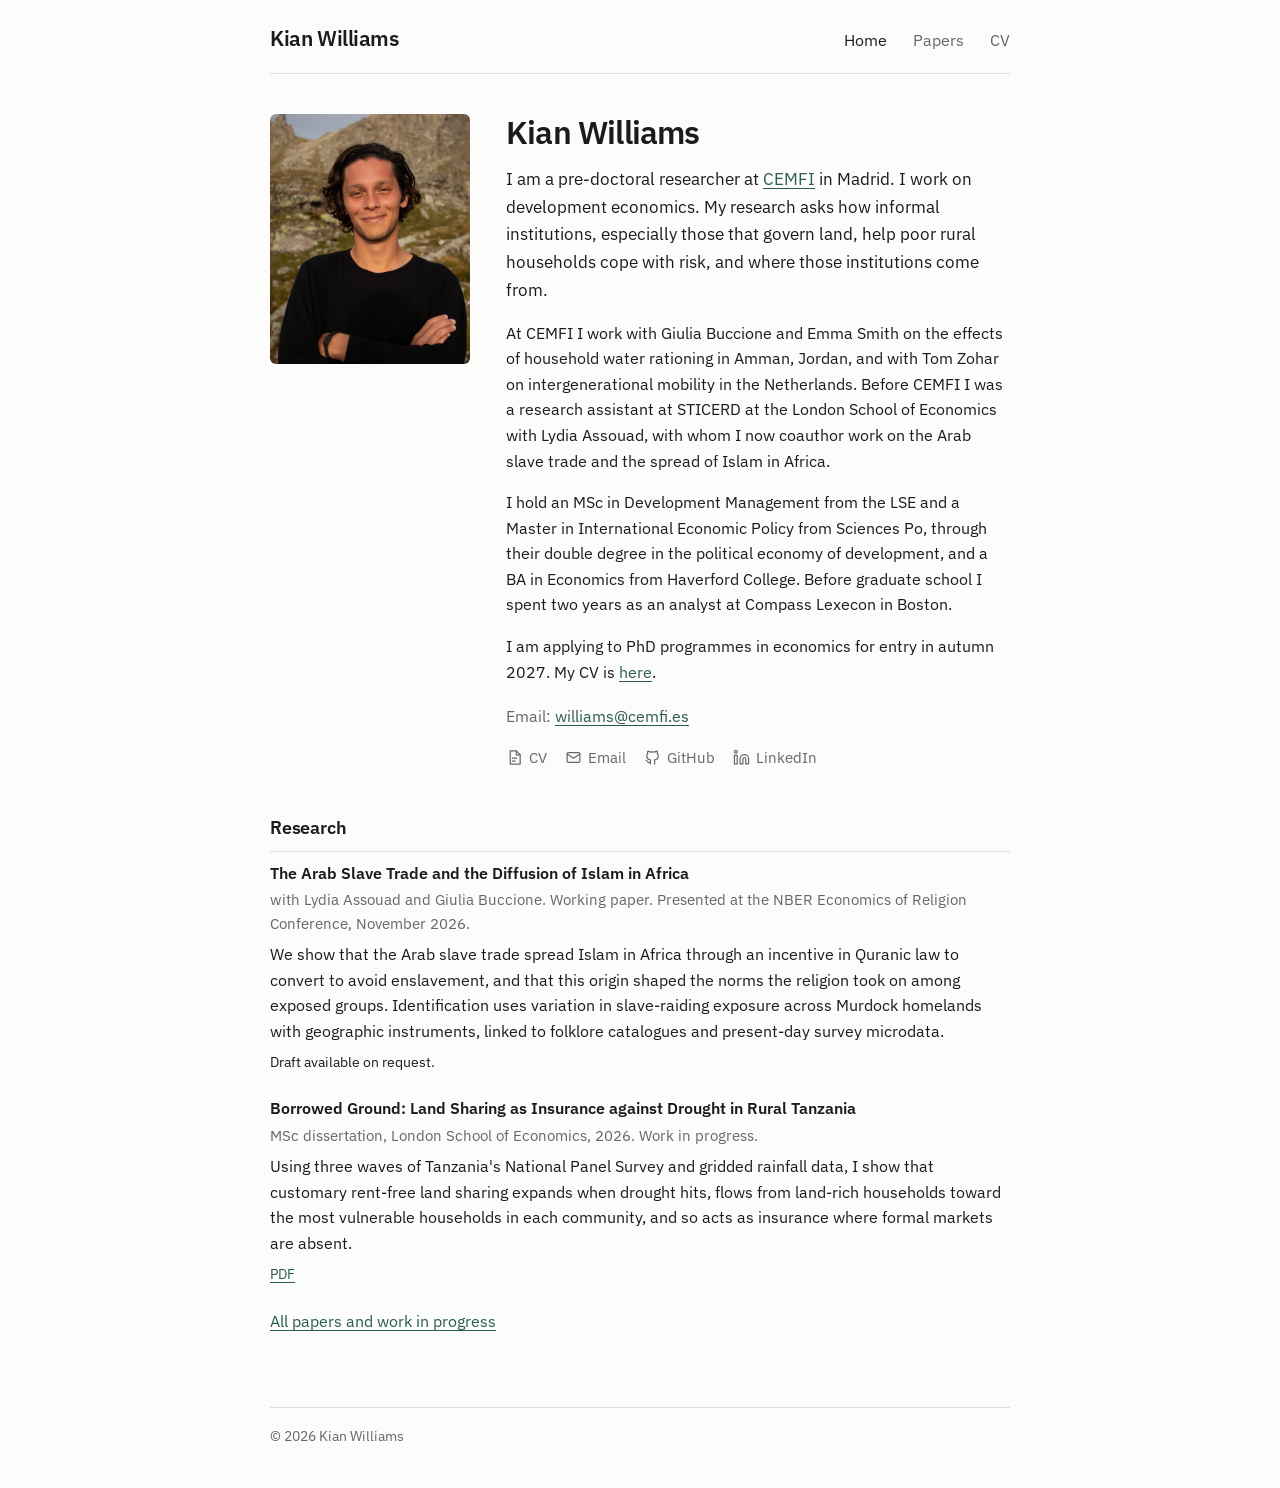
==== index.html @ dd4ff55b "Initial site Co-Authored-By: Claude Fable 5.1 <noreply@anthropic.com>" ====
<!doctype html>
<html lang="en">
<head>
  <meta charset="utf-8">
  <meta name="viewport" content="width=device-width, initial-scale=1">
  <!-- Remove the next line when you are ready for search engines to list the site. -->
  <meta name="robots" content="noindex, nofollow">
  <title>Kian Williams</title>
  <meta name="description" content="Kian Williams is a pre-doctoral researcher in economics at CEMFI. He works on development economics, informal institutions and land, and the historical origins of institutions in Africa.">
  <link rel="preconnect" href="https://fonts.googleapis.com">
  <link rel="preconnect" href="https://fonts.gstatic.com" crossorigin>
  <link href="https://fonts.googleapis.com/css2?family=IBM+Plex+Mono&family=IBM+Plex+Sans:ital,wght@0,400;0,500;0,600;1,400&display=swap" rel="stylesheet">
  <link rel="stylesheet" href="assets/site.css">
</head>
<body>
  <header>
    <nav class="nav" aria-label="Main navigation">
      <a class="brand" href="./">Kian Williams</a>
      <div class="nav-links">
        <a href="./" aria-current="page">Home</a>
        <a href="papers.html">Papers</a>
        <a href="cv.html">CV</a>
      </div>
    </nav>
  </header>

  <main class="page">
    <section class="hero">
      <img class="portrait" src="assets/kian.jpg" alt="Portrait of Kian Williams" width="1200" height="1500">
      <div>
        <h1>Kian Williams</h1>
        <p class="lead">I am a pre-doctoral researcher at <a href="https://www.cemfi.es/">CEMFI</a> in Madrid. I work on development economics. My research asks how informal institutions, especially those that govern land, help poor rural households cope with risk, and where those institutions come from.</p>
        <p>At CEMFI I work with Giulia Buccione and Emma Smith on the effects of household water rationing in Amman, Jordan, and with Tom Zohar on intergenerational mobility in the Netherlands. Before CEMFI I was a research assistant at STICERD at the London School of Economics with Lydia Assouad, with whom I now coauthor work on the Arab slave trade and the spread of Islam in Africa.</p>
        <p>I hold an MSc in Development Management from the LSE and a Master in International Economic Policy from Sciences Po, through their double degree in the political economy of development, and a BA in Economics from Haverford College. Before graduate school I spent two years as an analyst at Compass Lexecon in Boston.</p>
        <p>I am applying to PhD programmes in economics for entry in autumn 2027. My CV is <a href="assets/Williams_CV.pdf">here</a>.</p>
        <p class="contact-line">Email: <a href="mailto:williams@cemfi.es">williams@cemfi.es</a></p>
        <div class="links" aria-label="Profile links">
          <a href="assets/Williams_CV.pdf">
            <svg viewBox="0 0 24 24" aria-hidden="true"><path d="M6 2.75h8.5L20 8.25v13H6z"/><path d="M14.5 2.75v5.5H20"/><path d="M9 13h6"/><path d="M9 17h4"/></svg>CV
          </a>
          <a href="mailto:williams@cemfi.es">
            <svg viewBox="0 0 24 24" aria-hidden="true"><rect x="3" y="5" width="18" height="14" rx="2"/><path d="M3 7l9 6 9-6"/></svg>Email
          </a>
          <a href="https://github.com/kian-williams">
            <svg viewBox="0 0 24 24" aria-hidden="true"><path d="M9 19c-4.3 1.4-4.3-2.5-6-3m12 5v-3.5c0-1 .1-1.4-.5-2 2.8-.3 5.5-1.4 5.5-6a4.6 4.6 0 0 0-1.3-3.2 4.2 4.2 0 0 0-.1-3.2s-1.1-.3-3.5 1.3a12.3 12.3 0 0 0-6.2 0C6.5 2.8 5.4 3.1 5.4 3.1a4.2 4.2 0 0 0-.1 3.2A4.6 4.6 0 0 0 4 9.5c0 4.6 2.7 5.7 5.5 6-.6.6-.6 1.2-.5 2V21"/></svg>GitHub
          </a>
          <a href="https://www.linkedin.com/in/kian-williams-63017714b/">
            <svg viewBox="0 0 24 24" aria-hidden="true"><path d="M16 8a6 6 0 0 1 6 6v7h-4v-7a2 2 0 0 0-4 0v7h-4v-7a6 6 0 0 1 6-6z"/><rect x="2" y="9" width="4" height="12"/><circle cx="4" cy="4" r="2"/></svg>LinkedIn
          </a>
        </div>
      </div>
    </section>

    <section aria-labelledby="research">
      <h2 id="research">Research</h2>

      <article class="paper">
        <h3>The Arab Slave Trade and the Diffusion of Islam in Africa</h3>
        <p class="meta">with Lydia Assouad and Giulia Buccione. Working paper. Presented at the NBER Economics of Religion Conference, November 2026.</p>
        <p class="summary">We show that the Arab slave trade spread Islam in Africa through an incentive in Quranic law to convert to avoid enslavement, and that this origin shaped the norms the religion took on among exposed groups. Identification uses variation in slave-raiding exposure across Murdock homelands with geographic instruments, linked to folklore catalogues and present-day survey microdata.</p>
        <p class="files">Draft available on request.</p>
      </article>

      <article class="paper">
        <h3>Borrowed Ground: Land Sharing as Insurance against Drought in Rural Tanzania</h3>
        <p class="meta">MSc dissertation, London School of Economics, 2026. Work in progress.</p>
        <p class="summary">Using three waves of Tanzania's National Panel Survey and gridded rainfall data, I show that customary rent-free land sharing expands when drought hits, flows from land-rich households toward the most vulnerable households in each community, and so acts as insurance where formal markets are absent.</p>
        <p class="files"><a href="papers/Williams_Borrowed_Ground.pdf">PDF</a></p>
      </article>

      <p><a href="papers.html">All papers and work in progress</a></p>
    </section>
  </main>

  <footer class="footer">
    © 2026 Kian Williams
  </footer>
</body>
</html>
---- assets/site.css ----
/* Kian Williams — site stylesheet
   Single-column academic site. Edit the variables below to change colours, width and fonts. */

:root {
  --bg: #fcfcfb;
  --ink: #1b1b1d;
  --muted: #66666c;
  --rule: #e2e0da;
  --accent: #2a5d4b;        /* links */
  --accent-dark: #1b3f33;   /* link hover */
  --max: 740px;             /* column width */
  --gutter: clamp(20px, 8vw, 140px);
  --font: "IBM Plex Sans", "Helvetica Neue", Arial, sans-serif;
  --font-meta: "IBM Plex Mono", "SFMono-Regular", Menlo, monospace;
  color-scheme: light;
}

* { box-sizing: border-box; }

html { font-size: 16px; -webkit-text-size-adjust: 100%; }

body {
  margin: 0;
  background: var(--bg);
  color: var(--ink);
  font-family: var(--font);
  line-height: 1.6;
  text-rendering: optimizeLegibility;
}

a {
  color: var(--accent);
  text-decoration-thickness: 0.07em;
  text-underline-offset: 0.18em;
}
a:hover { color: var(--accent-dark); }
a:focus-visible { outline: 2px solid var(--accent); outline-offset: 3px; }

img { display: block; max-width: 100%; height: auto; }

/* ---------- header / nav ---------- */

.nav {
  width: min(calc(100% - var(--gutter) * 2), var(--max));
  margin: 0 auto;
  padding: 22px 0 18px;
  display: flex;
  align-items: baseline;
  justify-content: space-between;
  gap: 24px;
  border-bottom: 1px solid var(--rule);
}

.brand {
  color: var(--ink);
  font-size: 1.3rem;
  font-weight: 600;
  letter-spacing: -0.02em;
  text-decoration: none;
}

.nav-links { display: flex; gap: 26px; }
.nav-links a { color: var(--muted); text-decoration: none; font-size: 0.97rem; }
.nav-links a[aria-current="page"], .nav-links a:hover { color: var(--ink); }

/* ---------- page ---------- */

.page {
  width: min(calc(100% - var(--gutter) * 2), var(--max));
  margin: 0 auto;
  padding: 40px 0 56px;
}

h1 {
  font-size: 2rem;
  font-weight: 600;
  letter-spacing: -0.025em;
  line-height: 1.15;
  margin: 0 0 14px;
}

h2 {
  font-size: 1.12rem;
  font-weight: 600;
  letter-spacing: -0.01em;
  margin: 44px 0 10px;
  padding-bottom: 8px;
  border-bottom: 1px solid var(--rule);
}

h3 { font-size: 1.02rem; font-weight: 600; margin: 0 0 4px; line-height: 1.4; }

p { margin: 0 0 1em; }

.kicker {
  font-family: var(--font-meta);
  font-size: 0.78rem;
  letter-spacing: 0.06em;
  text-transform: uppercase;
  color: var(--muted);
  margin: 0 0 10px;
}

/* ---------- home hero ---------- */

.hero {
  display: grid;
  grid-template-columns: 200px 1fr;
  gap: 36px;
  align-items: start;
}

.portrait {
  width: 200px;
  aspect-ratio: 4 / 5;
  object-fit: cover;
  border-radius: 6px;
}

.lead { font-size: 1.08rem; }

.contact-line { color: var(--muted); margin-top: 1.2em; }

/* ---------- icon links ---------- */

.links {
  display: flex;
  flex-wrap: wrap;
  gap: 8px 18px;
  margin-top: 6px;
  font-size: 0.93rem;
}
.links a {
  display: inline-flex;
  align-items: center;
  gap: 6px;
  color: var(--muted);
  text-decoration: none;
}
.links a:hover { color: var(--ink); }
.links svg { width: 17px; height: 17px; stroke: currentColor; fill: none; stroke-width: 1.7; stroke-linecap: round; stroke-linejoin: round; }

/* ---------- papers ---------- */

.paper { margin: 0 0 24px; }
.paper .meta { color: var(--muted); font-size: 0.93rem; margin: 0 0 6px; }
.paper .summary { margin: 0; }
.paper .files { font-size: 0.9rem; margin: 6px 0 0; }
.paper .files a + a::before { content: "·"; color: var(--muted); margin: 0 8px 0 0; }
.paper .files a + a { margin-left: 8px; }

/* ---------- CV page ---------- */

.pdf-frame {
  width: 100%;
  height: min(1100px, 82vh);
  border: 1px solid var(--rule);
  border-radius: 6px;
  margin: 8px 0 16px;
}

/* ---------- footer ---------- */

.footer {
  width: min(calc(100% - var(--gutter) * 2), var(--max));
  margin: 0 auto;
  padding: 18px 0 40px;
  border-top: 1px solid var(--rule);
  color: var(--muted);
  font-size: 0.85rem;
}

.sr-only {
  position: absolute; width: 1px; height: 1px; margin: -1px; padding: 0;
  overflow: hidden; clip: rect(0 0 0 0); white-space: nowrap; border: 0;
}

/* ---------- phone ---------- */

@media (max-width: 600px) {
  :root { --gutter: 16px; }
  .hero { grid-template-columns: 1fr; gap: 22px; }
  .portrait { width: 160px; }
  h1 { font-size: 1.7rem; }
  .nav { flex-wrap: wrap; gap: 10px 24px; }
}
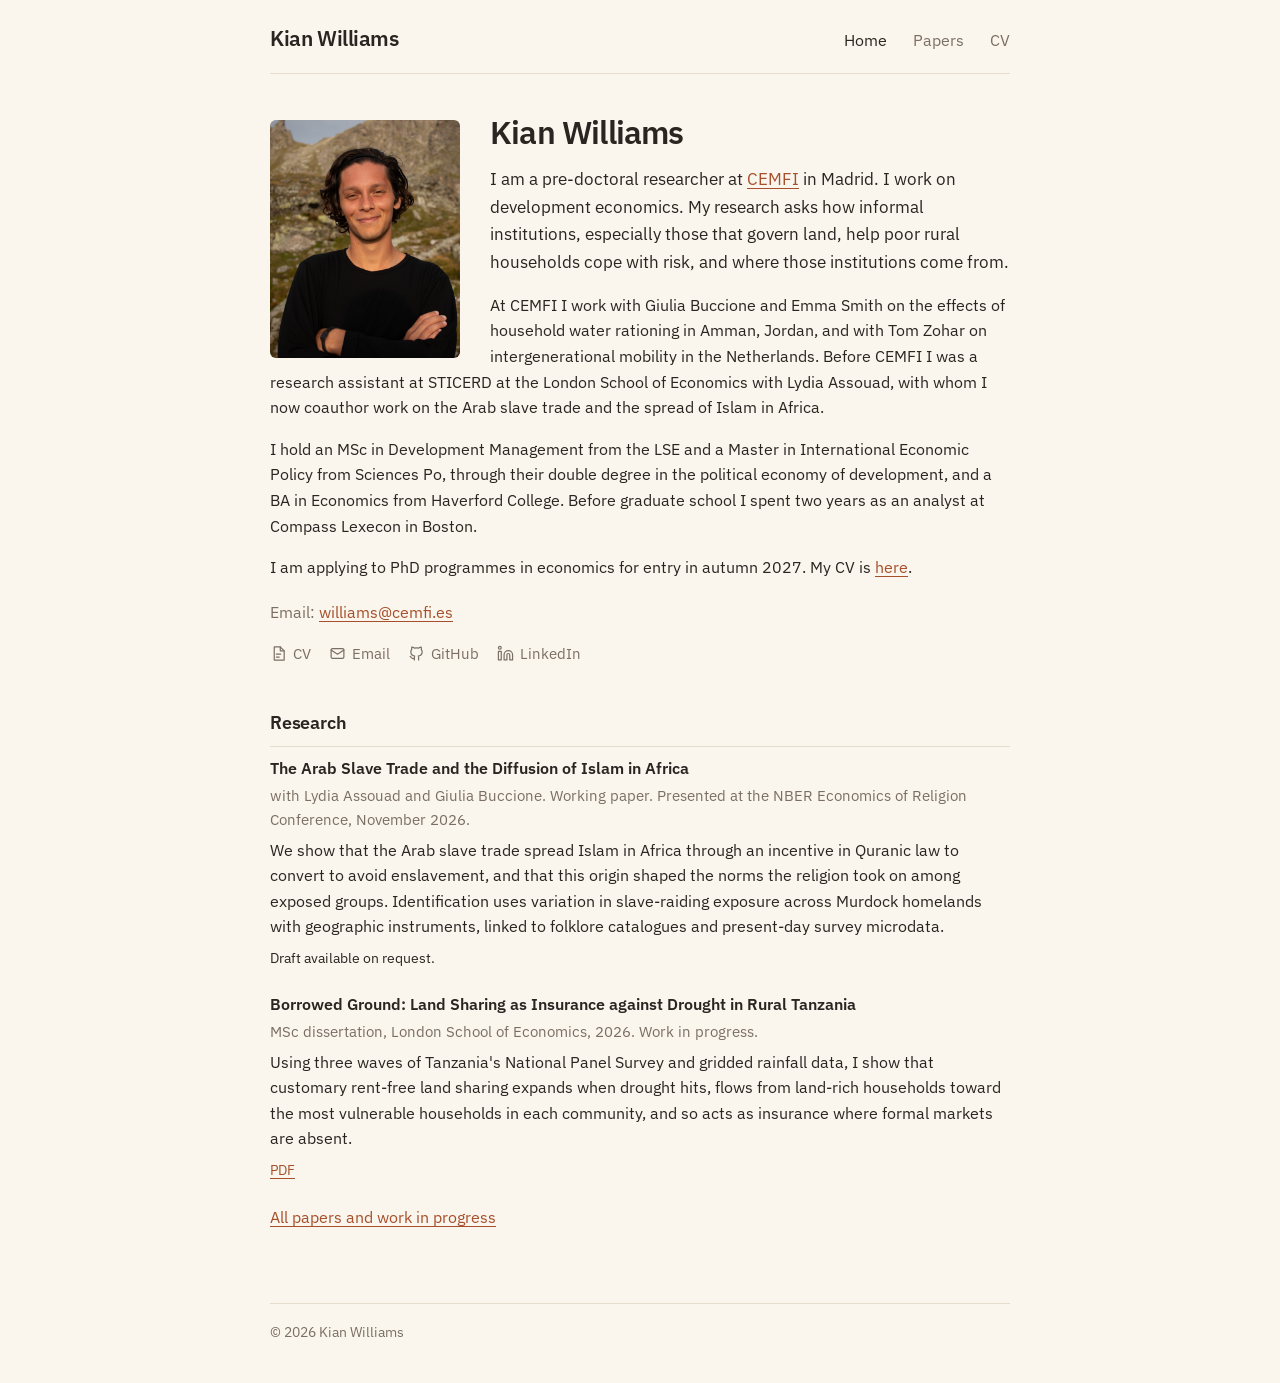
==== commit 9534ce7b: "Warm palette, favicon, link preview tags, visit counter snippet Co-Authored-By: Claude Fable 5.1 <no" ====
--- a/index.html
+++ b/index.html
@@ -10,6 +10,14 @@
   <link rel="preconnect" href="https://fonts.googleapis.com">
   <link rel="preconnect" href="https://fonts.gstatic.com" crossorigin>
   <link href="https://fonts.googleapis.com/css2?family=IBM+Plex+Mono&family=IBM+Plex+Sans:ital,wght@0,400;0,500;0,600;1,400&display=swap" rel="stylesheet">
+  <link rel="icon" href="assets/favicon.svg" type="image/svg+xml">
+  <link rel="apple-touch-icon" href="assets/apple-touch-icon.png">
+  <meta property="og:type" content="website">
+  <meta property="og:title" content="Kian Williams">
+  <meta property="og:description" content="Pre-doctoral researcher at CEMFI working on development economics, informal institutions and land, and the historical origins of institutions in Africa.">
+  <meta property="og:url" content="https://kian-williams.github.io/">
+  <meta property="og:image" content="https://kian-williams.github.io/assets/og.jpg">
+  <meta name="twitter:card" content="summary_large_image">
   <link rel="stylesheet" href="assets/site.css">
 </head>
 <body>
@@ -75,5 +83,7 @@
   <footer class="footer">
     © 2026 Kian Williams
   </footer>
+  <!-- Visit counter (GoatCounter). Replace CODE with the code you chose when signing up at goatcounter.com. -->
+  <script data-goatcounter="https://CODE.goatcounter.com/count" async src="//gc.zgo.at/count.js"></script>
 </body>
 </html>
--- a/assets/site.css
+++ b/assets/site.css
@@ -2,12 +2,14 @@
    Single-column academic site. Edit the variables below to change colours, width and fonts. */
 
 :root {
-  --bg: #fcfcfb;
-  --ink: #1b1b1d;
-  --muted: #66666c;
-  --rule: #e2e0da;
-  --accent: #2a5d4b;        /* links */
-  --accent-dark: #1b3f33;   /* link hover */
+  /* Warm palette. The previous cool palette, for reference:
+     bg #fcfcfb, ink #1b1b1d, muted #66666c, rule #e2e0da, accent #2a5d4b, accent-dark #1b3f33 */
+  --bg: #faf6ee;
+  --ink: #2b2521;
+  --muted: #7b6f64;
+  --rule: #e6dccb;
+  --accent: #a64f2a;        /* links: terracotta */
+  --accent-dark: #7f3a1c;   /* link hover */
   --max: 740px;             /* column width */
   --gutter: clamp(20px, 8vw, 140px);
   --font: "IBM Plex Sans", "Helvetica Neue", Arial, sans-serif;
@@ -103,18 +105,15 @@
 
 /* ---------- home hero ---------- */
 
-.hero {
-  display: grid;
-  grid-template-columns: 200px 1fr;
-  gap: 36px;
-  align-items: start;
-}
+.hero::after { content: ""; display: block; clear: both; }
 
 .portrait {
-  width: 200px;
+  float: left;
+  width: 190px;
   aspect-ratio: 4 / 5;
   object-fit: cover;
   border-radius: 6px;
+  margin: 6px 30px 10px 0;
 }
 
 .lead { font-size: 1.08rem; }
@@ -179,8 +178,7 @@
 
 @media (max-width: 600px) {
   :root { --gutter: 16px; }
-  .hero { grid-template-columns: 1fr; gap: 22px; }
-  .portrait { width: 160px; }
+  .portrait { width: 124px; margin: 4px 18px 6px 0; }
   h1 { font-size: 1.7rem; }
   .nav { flex-wrap: wrap; gap: 10px 24px; }
 }
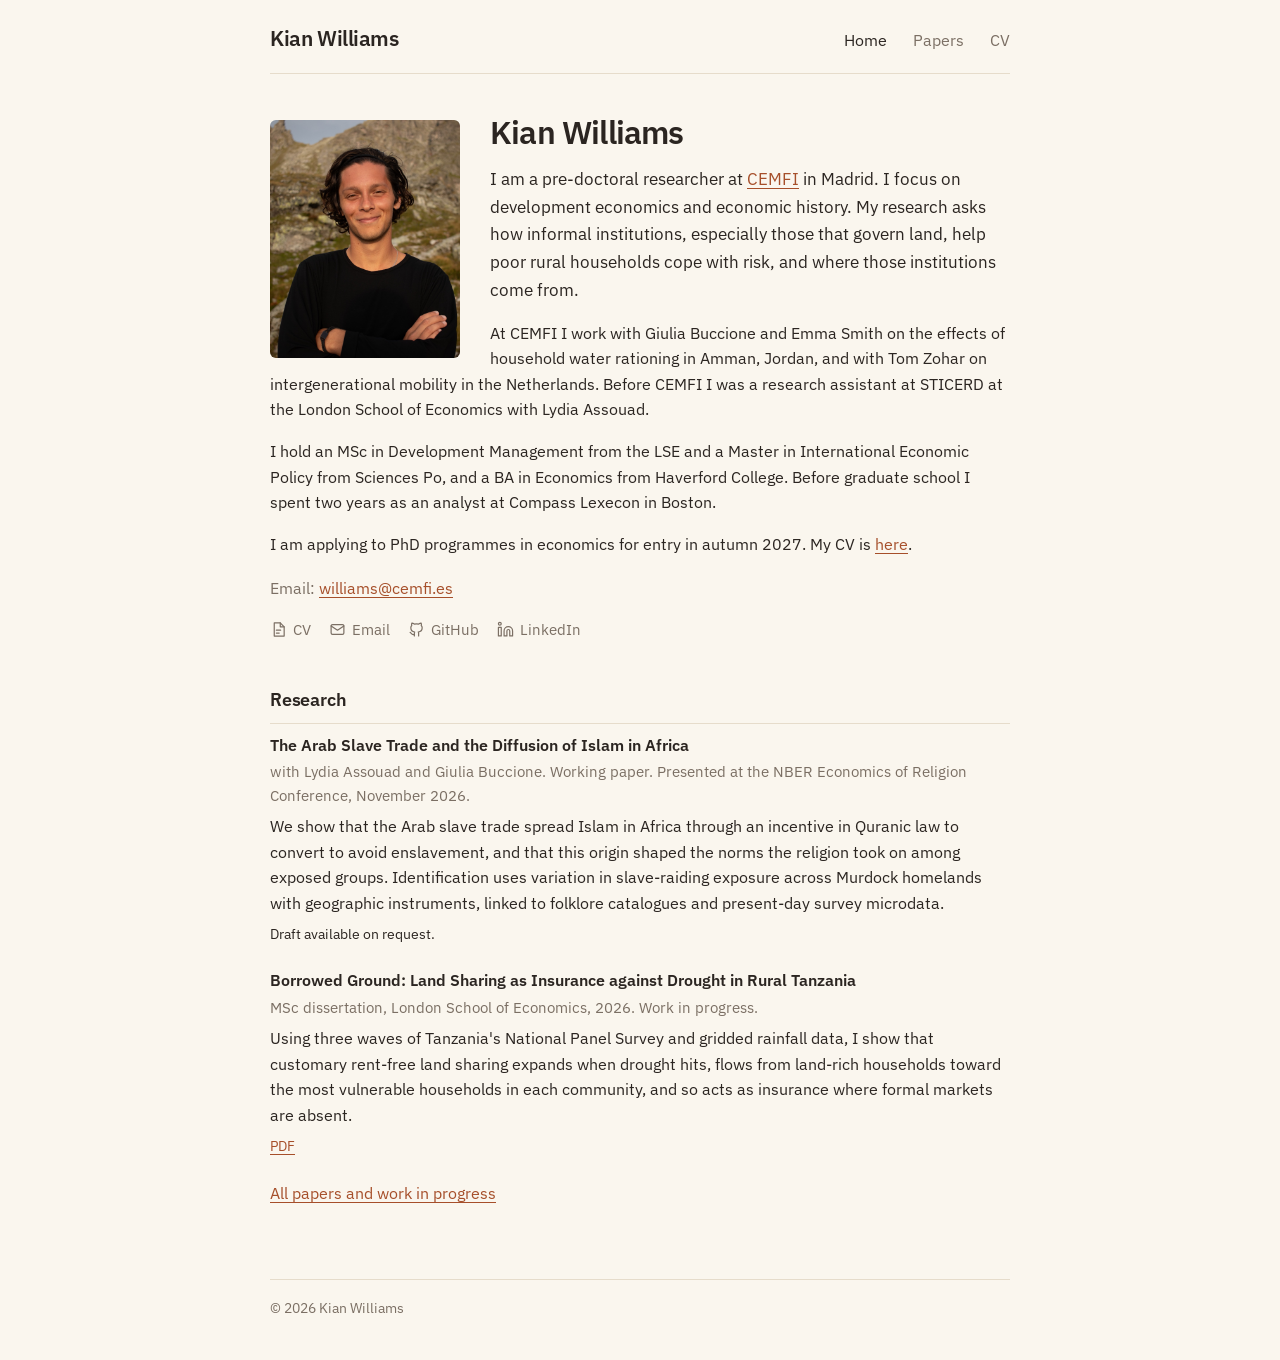
==== commit 5492668b: "Updated text" ====
--- a/index.html
+++ b/index.html
@@ -23,9 +23,9 @@
 <body>
   <header>
     <nav class="nav" aria-label="Main navigation">
-      <a class="brand" href="./">Kian Williams</a>
+      <a class="brand" href="index.html">Kian Williams</a>
       <div class="nav-links">
-        <a href="./" aria-current="page">Home</a>
+        <a href="index.html" aria-current="page">Home</a>
         <a href="papers.html">Papers</a>
         <a href="cv.html">CV</a>
       </div>
@@ -37,9 +37,9 @@
       <img class="portrait" src="assets/kian.jpg" alt="Portrait of Kian Williams" width="1200" height="1500">
       <div>
         <h1>Kian Williams</h1>
-        <p class="lead">I am a pre-doctoral researcher at <a href="https://www.cemfi.es/">CEMFI</a> in Madrid. I work on development economics. My research asks how informal institutions, especially those that govern land, help poor rural households cope with risk, and where those institutions come from.</p>
-        <p>At CEMFI I work with Giulia Buccione and Emma Smith on the effects of household water rationing in Amman, Jordan, and with Tom Zohar on intergenerational mobility in the Netherlands. Before CEMFI I was a research assistant at STICERD at the London School of Economics with Lydia Assouad, with whom I now coauthor work on the Arab slave trade and the spread of Islam in Africa.</p>
-        <p>I hold an MSc in Development Management from the LSE and a Master in International Economic Policy from Sciences Po, through their double degree in the political economy of development, and a BA in Economics from Haverford College. Before graduate school I spent two years as an analyst at Compass Lexecon in Boston.</p>
+        <p class="lead">I am a pre-doctoral researcher at <a href="https://www.cemfi.es/">CEMFI</a> in Madrid. I focus on development economics and economic history. My research asks how informal institutions, especially those that govern land, help poor rural households cope with risk, and where those institutions come from.</p>
+        <p>At CEMFI I work with Giulia Buccione and Emma Smith on the effects of household water rationing in Amman, Jordan, and with Tom Zohar on intergenerational mobility in the Netherlands. Before CEMFI I was a research assistant at STICERD at the London School of Economics with Lydia Assouad.</p>
+        <p>I hold an MSc in Development Management from the LSE and a Master in International Economic Policy from Sciences Po, and a BA in Economics from Haverford College. Before graduate school I spent two years as an analyst at Compass Lexecon in Boston.</p>
         <p>I am applying to PhD programmes in economics for entry in autumn 2027. My CV is <a href="assets/Williams_CV.pdf">here</a>.</p>
         <p class="contact-line">Email: <a href="mailto:williams@cemfi.es">williams@cemfi.es</a></p>
         <div class="links" aria-label="Profile links">
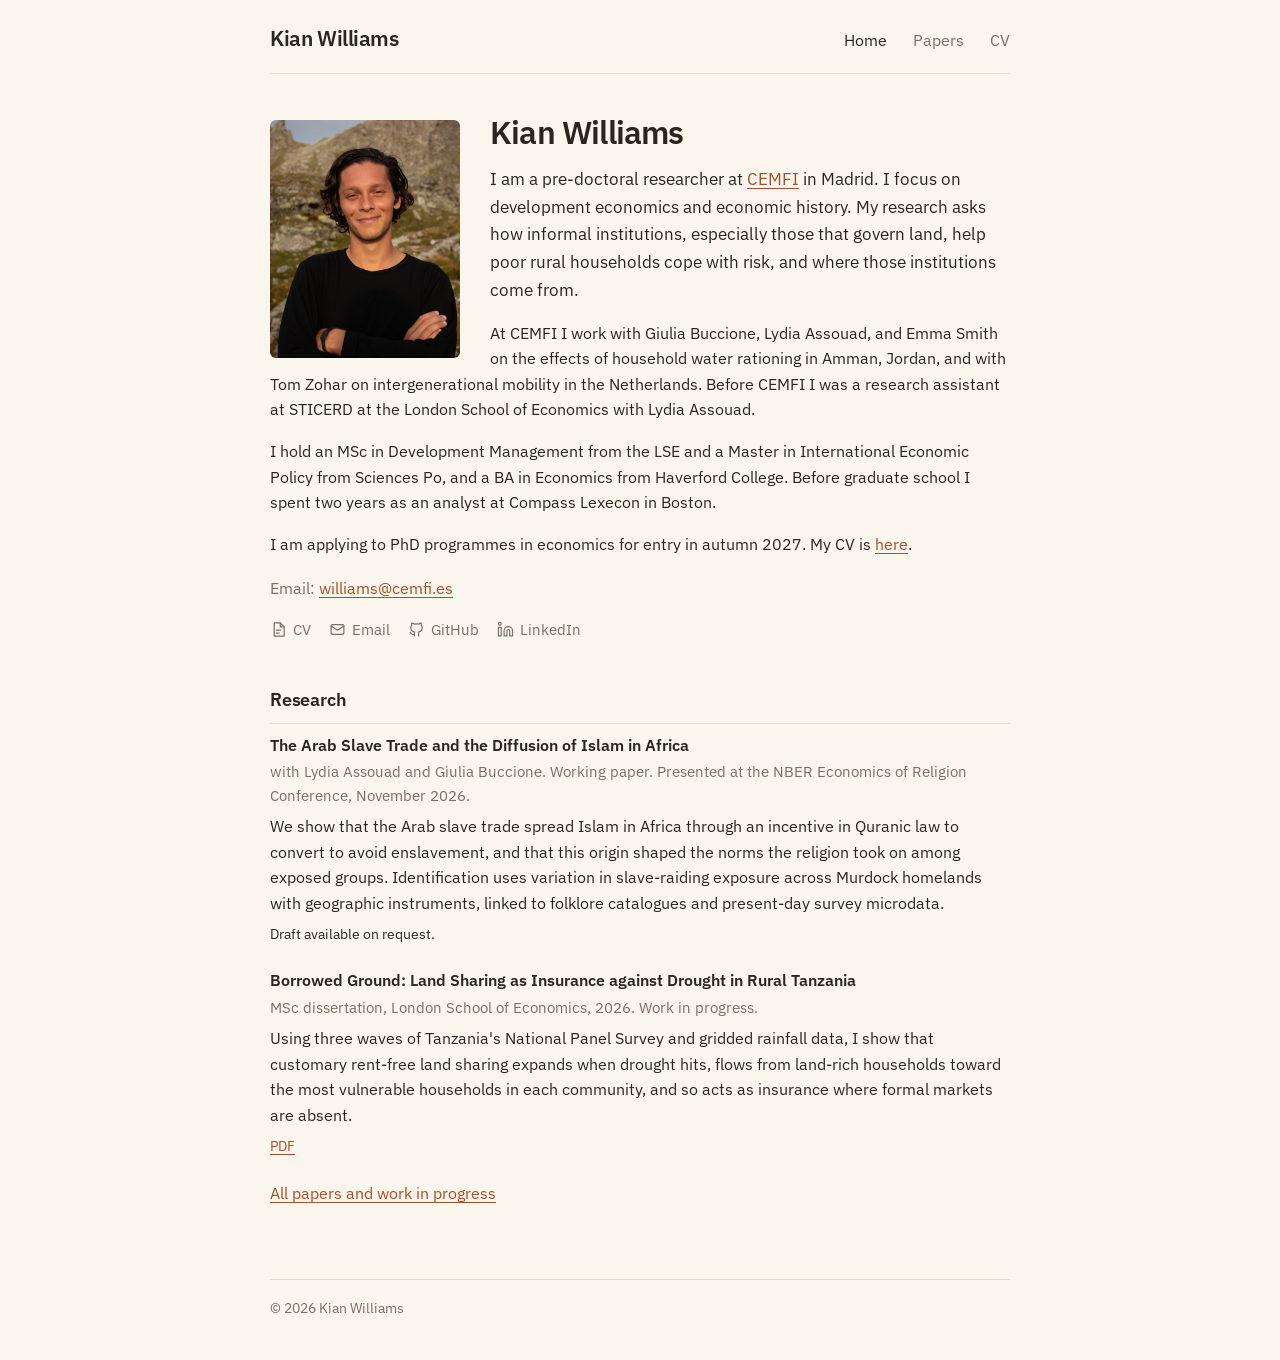
==== commit 7f11d2ff: "Update collaborator names in the bio section" ====
--- a/index.html
+++ b/index.html
@@ -38,7 +38,7 @@
       <div>
         <h1>Kian Williams</h1>
         <p class="lead">I am a pre-doctoral researcher at <a href="https://www.cemfi.es/">CEMFI</a> in Madrid. I focus on development economics and economic history. My research asks how informal institutions, especially those that govern land, help poor rural households cope with risk, and where those institutions come from.</p>
-        <p>At CEMFI I work with Giulia Buccione and Emma Smith on the effects of household water rationing in Amman, Jordan, and with Tom Zohar on intergenerational mobility in the Netherlands. Before CEMFI I was a research assistant at STICERD at the London School of Economics with Lydia Assouad.</p>
+        <p>At CEMFI I work with Giulia Buccione, Lydia Assouad, and Emma Smith on the effects of household water rationing in Amman, Jordan, and with Tom Zohar on intergenerational mobility in the Netherlands. Before CEMFI I was a research assistant at STICERD at the London School of Economics with Lydia Assouad.</p>
         <p>I hold an MSc in Development Management from the LSE and a Master in International Economic Policy from Sciences Po, and a BA in Economics from Haverford College. Before graduate school I spent two years as an analyst at Compass Lexecon in Boston.</p>
         <p>I am applying to PhD programmes in economics for entry in autumn 2027. My CV is <a href="assets/Williams_CV.pdf">here</a>.</p>
         <p class="contact-line">Email: <a href="mailto:williams@cemfi.es">williams@cemfi.es</a></p>
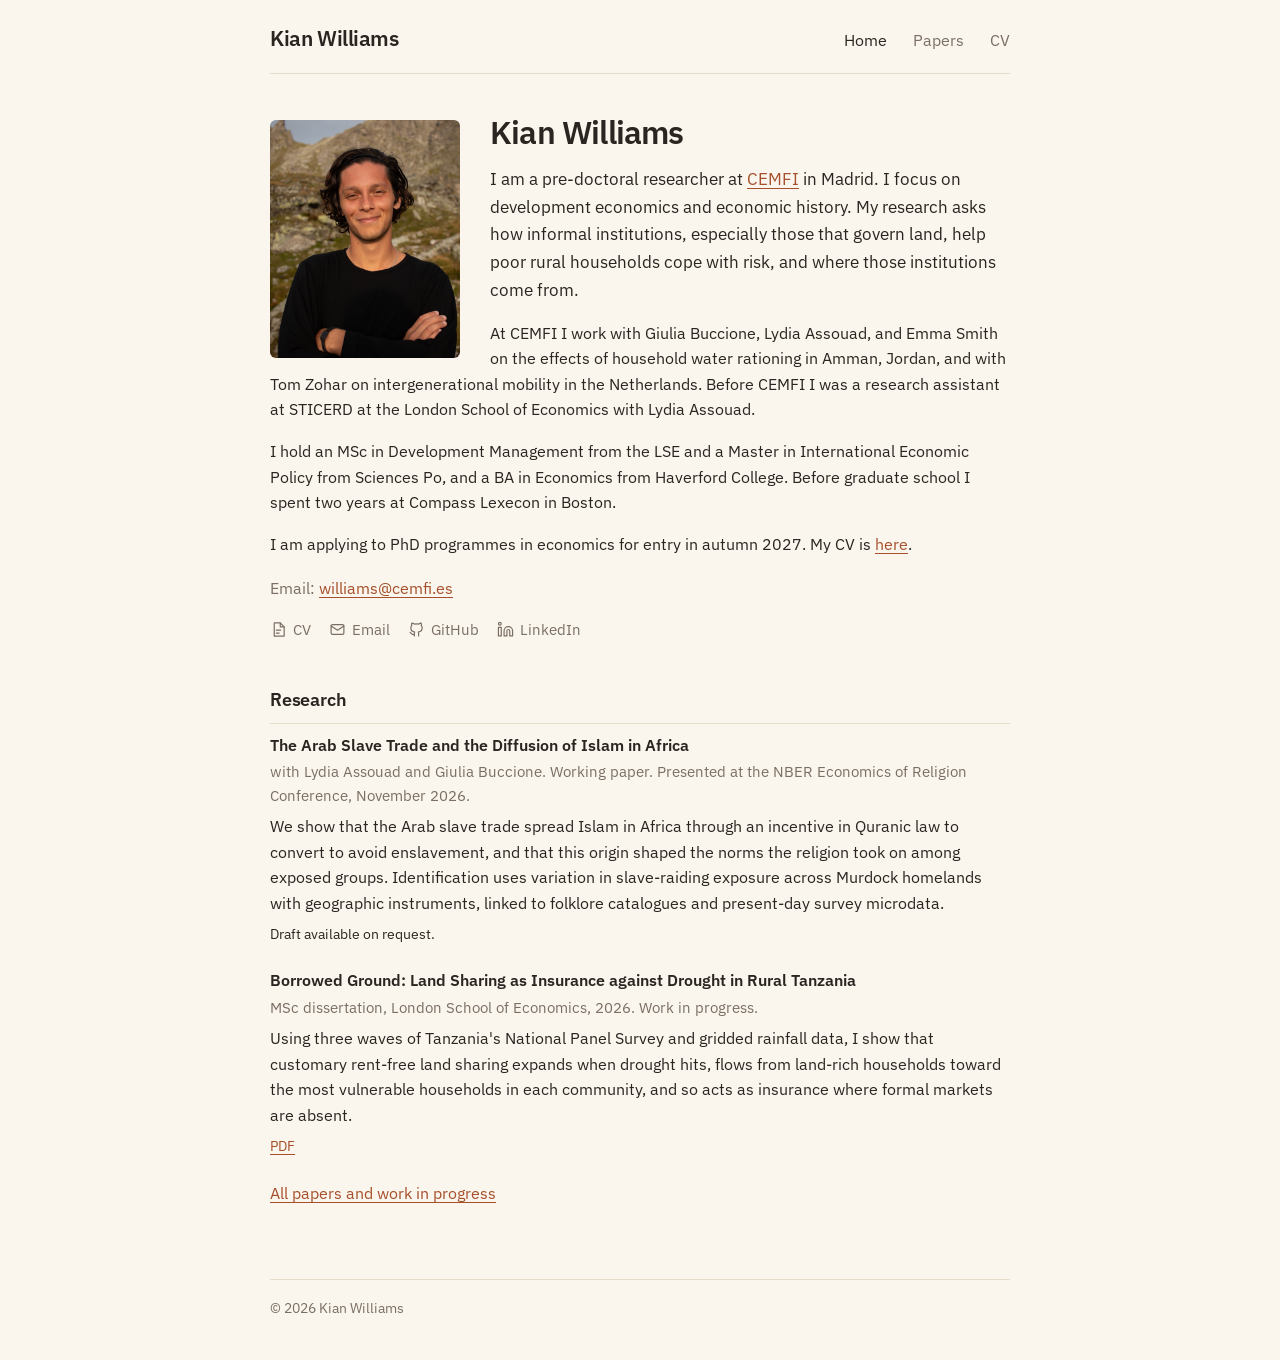
==== commit c9335774: "Fix typo in index.html paragraph" ====
--- a/index.html
+++ b/index.html
@@ -39,7 +39,7 @@
         <h1>Kian Williams</h1>
         <p class="lead">I am a pre-doctoral researcher at <a href="https://www.cemfi.es/">CEMFI</a> in Madrid. I focus on development economics and economic history. My research asks how informal institutions, especially those that govern land, help poor rural households cope with risk, and where those institutions come from.</p>
         <p>At CEMFI I work with Giulia Buccione, Lydia Assouad, and Emma Smith on the effects of household water rationing in Amman, Jordan, and with Tom Zohar on intergenerational mobility in the Netherlands. Before CEMFI I was a research assistant at STICERD at the London School of Economics with Lydia Assouad.</p>
-        <p>I hold an MSc in Development Management from the LSE and a Master in International Economic Policy from Sciences Po, and a BA in Economics from Haverford College. Before graduate school I spent two years as an analyst at Compass Lexecon in Boston.</p>
+        <p>I hold an MSc in Development Management from the LSE and a Master in International Economic Policy from Sciences Po, and a BA in Economics from Haverford College. Before graduate school I spent two years at Compass Lexecon in Boston.</p>
         <p>I am applying to PhD programmes in economics for entry in autumn 2027. My CV is <a href="assets/Williams_CV.pdf">here</a>.</p>
         <p class="contact-line">Email: <a href="mailto:williams@cemfi.es">williams@cemfi.es</a></p>
         <div class="links" aria-label="Profile links">
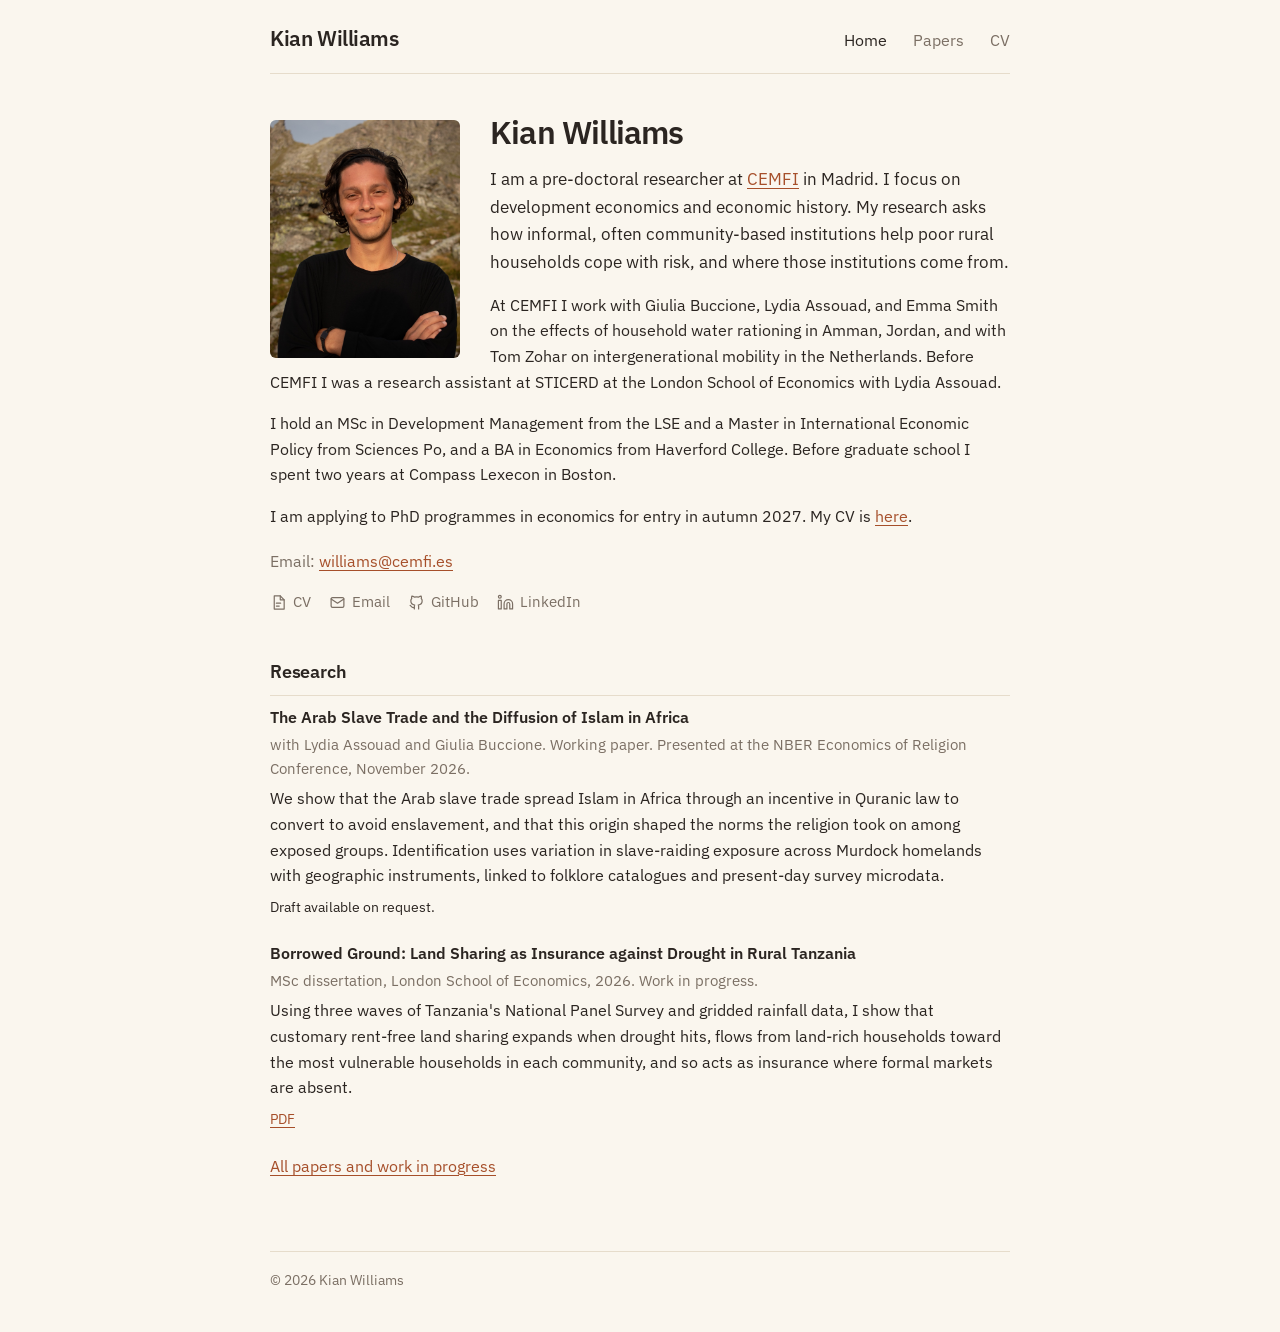
==== commit 0e189739: "Refine description of research focus in index.html" ====
--- a/index.html
+++ b/index.html
@@ -37,7 +37,7 @@
       <img class="portrait" src="assets/kian.jpg" alt="Portrait of Kian Williams" width="1200" height="1500">
       <div>
         <h1>Kian Williams</h1>
-        <p class="lead">I am a pre-doctoral researcher at <a href="https://www.cemfi.es/">CEMFI</a> in Madrid. I focus on development economics and economic history. My research asks how informal institutions, especially those that govern land, help poor rural households cope with risk, and where those institutions come from.</p>
+        <p class="lead">I am a pre-doctoral researcher at <a href="https://www.cemfi.es/">CEMFI</a> in Madrid. I focus on development economics and economic history. My research asks how informal, often community-based institutions help poor rural households cope with risk, and where those institutions come from.</p>
         <p>At CEMFI I work with Giulia Buccione, Lydia Assouad, and Emma Smith on the effects of household water rationing in Amman, Jordan, and with Tom Zohar on intergenerational mobility in the Netherlands. Before CEMFI I was a research assistant at STICERD at the London School of Economics with Lydia Assouad.</p>
         <p>I hold an MSc in Development Management from the LSE and a Master in International Economic Policy from Sciences Po, and a BA in Economics from Haverford College. Before graduate school I spent two years at Compass Lexecon in Boston.</p>
         <p>I am applying to PhD programmes in economics for entry in autumn 2027. My CV is <a href="assets/Williams_CV.pdf">here</a>.</p>
@@ -84,6 +84,6 @@
     © 2026 Kian Williams
   </footer>
   <!-- Visit counter (GoatCounter). Replace CODE with the code you chose when signing up at goatcounter.com. -->
-  <script data-goatcounter="https://CODE.goatcounter.com/count" async src="//gc.zgo.at/count.js"></script>
+  <script data-goatcounter="https://kianwilliams.goatcounter.com/count" async src="//gc.zgo.at/count.js"></script>
 </body>
 </html>
